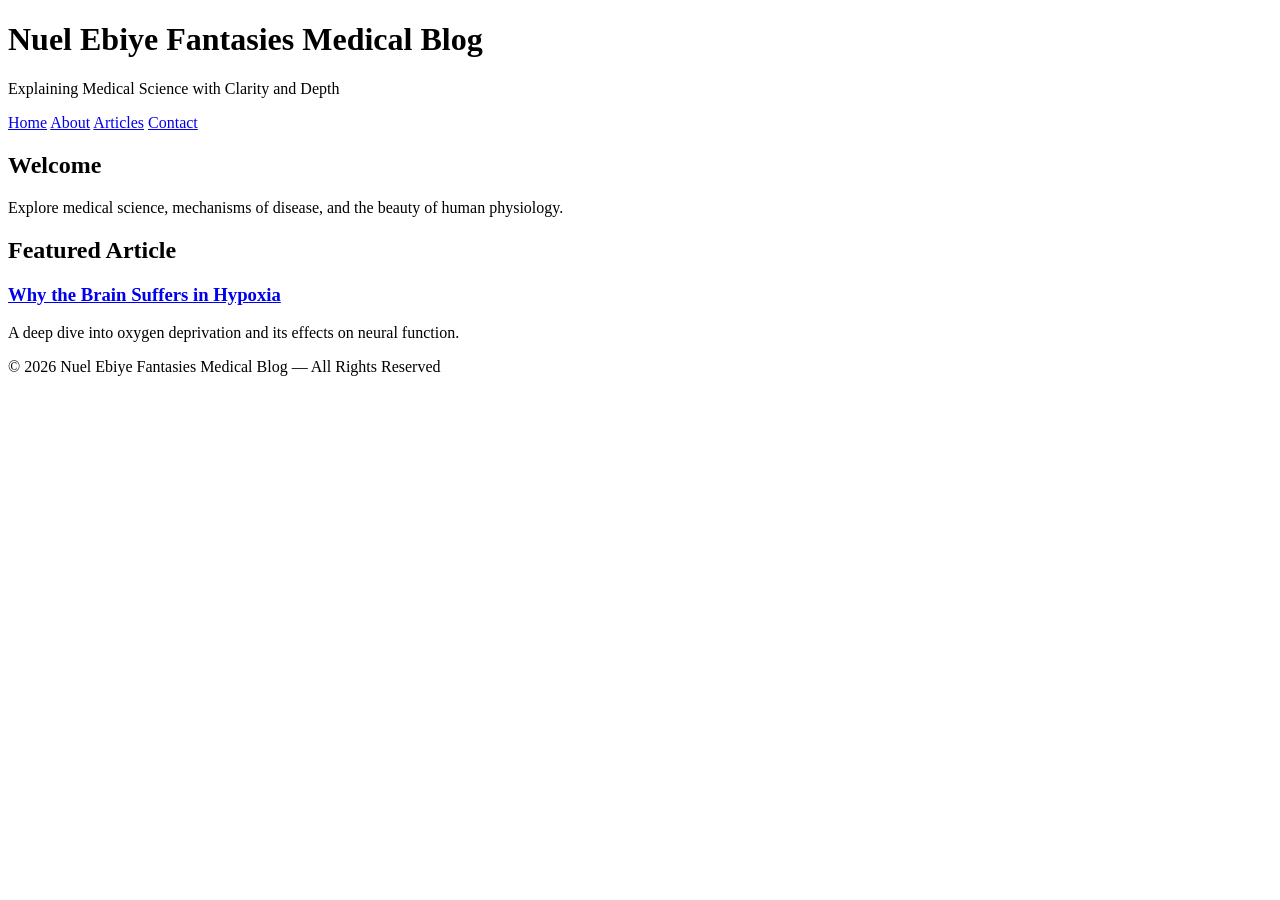
==== index.html @ 46be9248 "added codes for Initial website setup with homepage, styles, and basic pages" ====
<!DOCTYPE html>
<html lang="en">
<head>
    <meta charset="UTF-8">
    <meta name="viewport" content="width=device-width, initial-scale=1.0">
    <title>Nuel Medical Blog</title>
    <link rel="stylesheet" href="styles.css">
</head>
<body>

<header class="header">
    <h1>Nuel Ebiye Fantasies Medical Blog</h1>
    <p>Explaining Medical Science with Clarity and Depth</p>
</header>

<nav class="nav">
    <a href="index.html">Home</a>
    <a href="about.html">About</a>
    <a href="articles.html">Articles</a>
    <a href="contact.html">Contact</a>
</nav>

<main class="content">
    <section class="intro">
        <h2>Welcome</h2>
        <p>Explore medical science, mechanisms of disease, and the beauty of human physiology.</p>
    </section>

    <section class="featured">
        <h2>Featured Article</h2>
        <div class="card">
            <h3><a href="article1.html">Why the Brain Suffers in Hypoxia</a></h3>
            <p>A deep dive into oxygen deprivation and its effects on neural function.</p>
        </div>
    </section>
</main>

<footer class="footer">
    <p>&copy; 2026 Nuel Ebiye Fantasies Medical Blog — All Rights Reserved</p>
</footer>

</body>
</html>
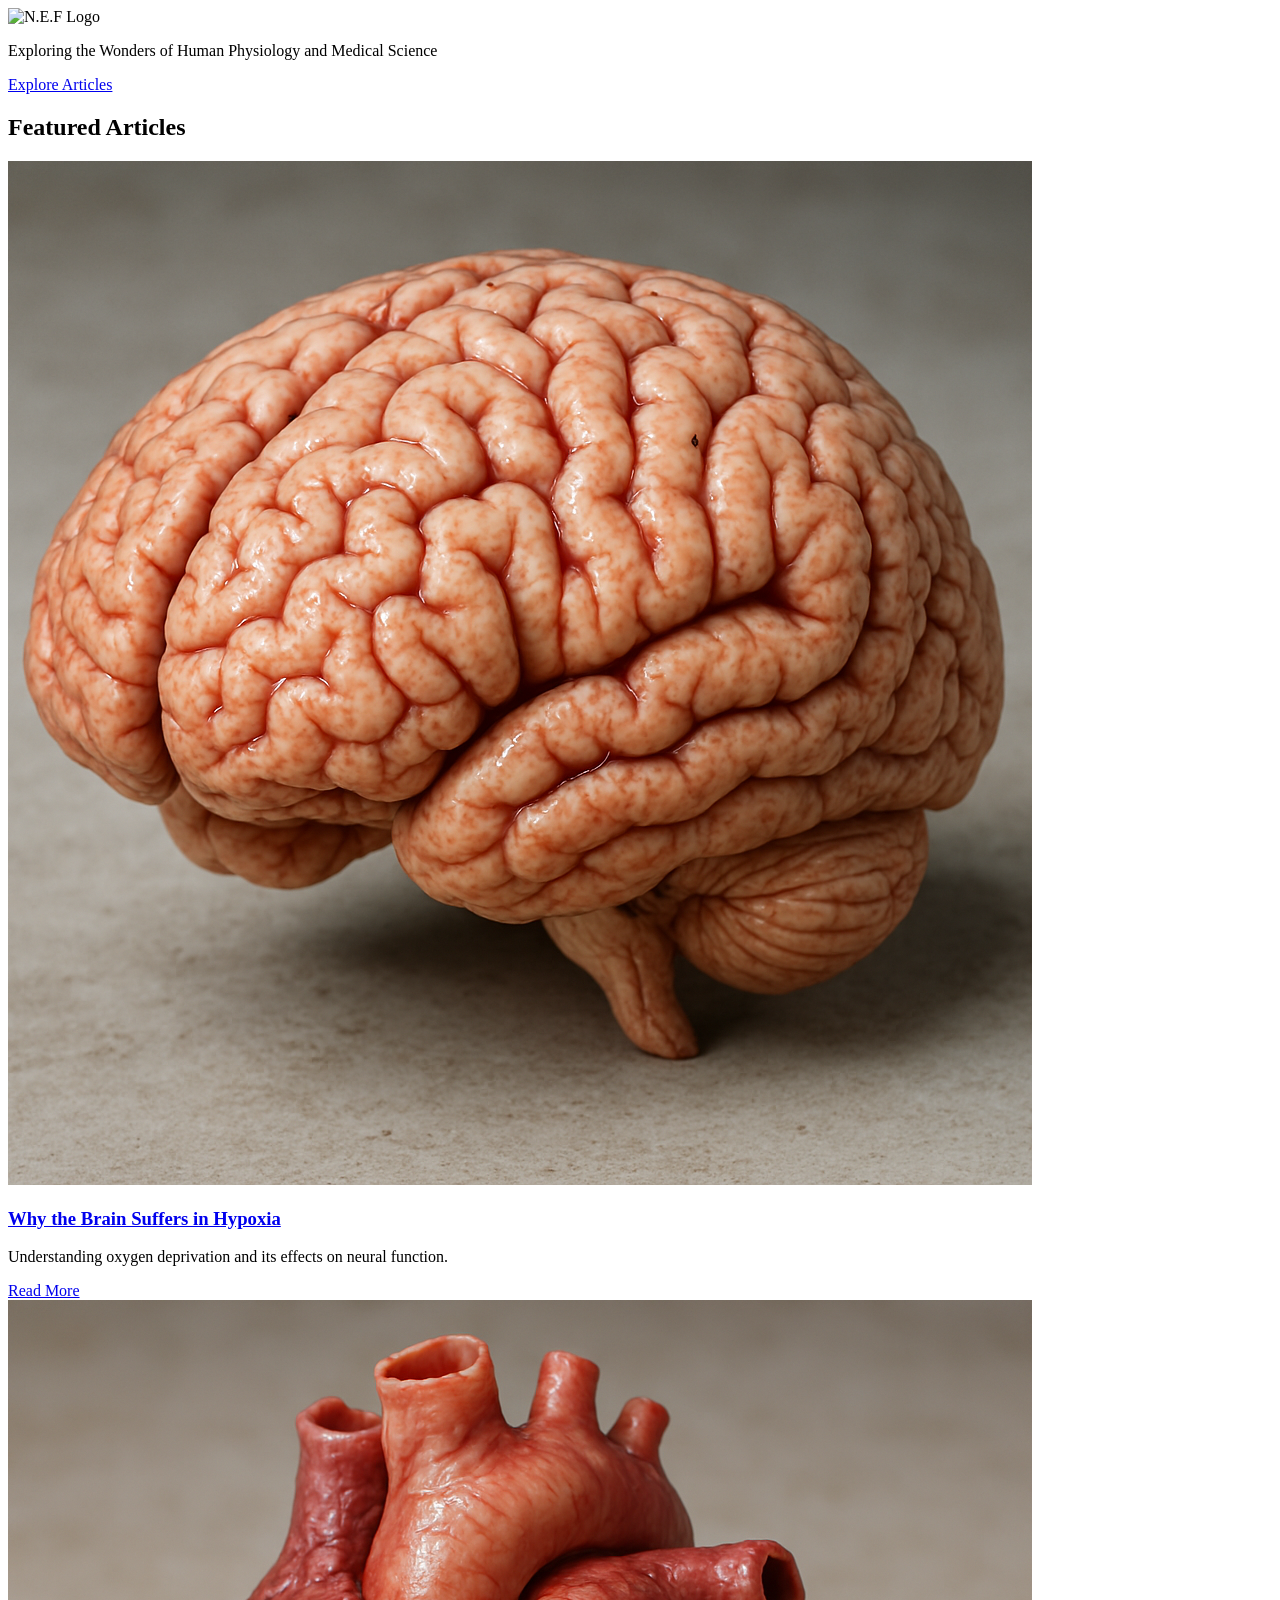
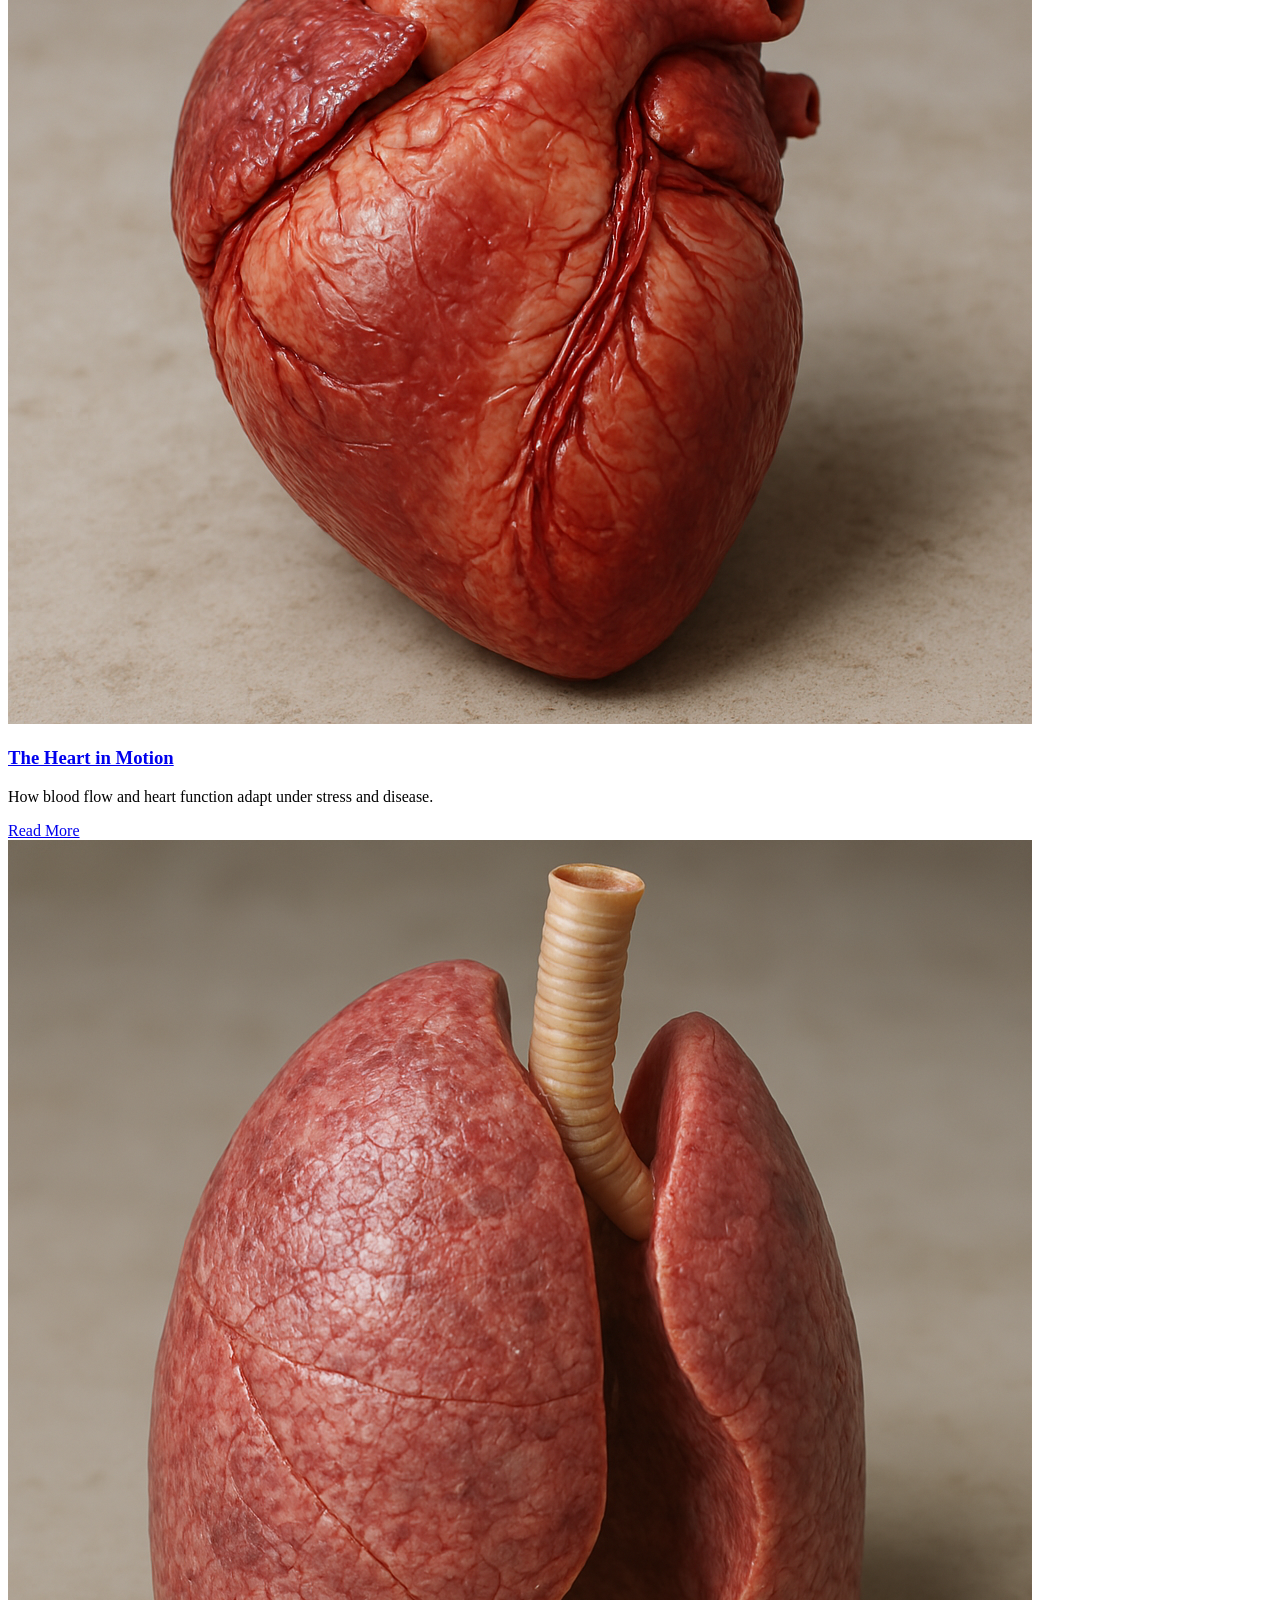
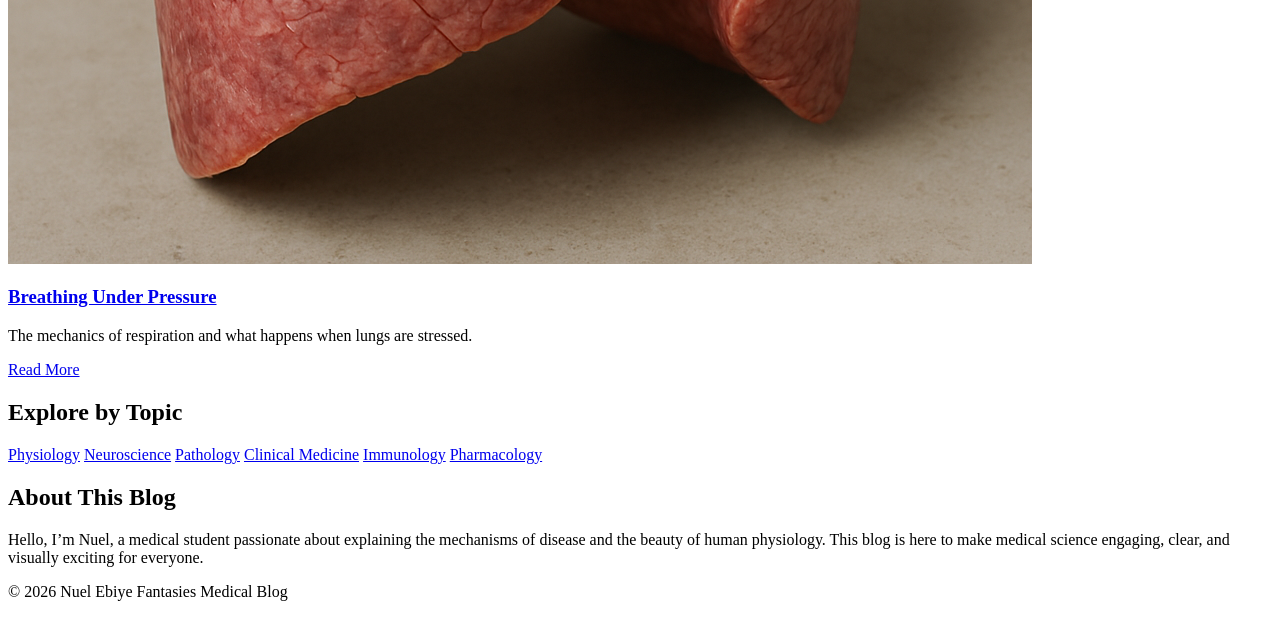
==== commit aa6c09da: "images and logo added" ====
--- a/index.html
+++ b/index.html
@@ -1,42 +1,71 @@
 <!DOCTYPE html>
 <html lang="en">
 <head>
-    <meta charset="UTF-8">
-    <meta name="viewport" content="width=device-width, initial-scale=1.0">
-    <title>Nuel Medical Blog</title>
-    <link rel="stylesheet" href="styles.css">
+<meta charset="UTF-8">
+<meta name="viewport" content="width=device-width, initial-scale=1.0">
+<title>Nuel Ebiye Fantasies Medical Blog</title>
+<link rel="stylesheet" href="styles.css">
+<link href="https://fonts.googleapis.com/css2?family=Roboto:wght@400;700&display=swap" rel="stylesheet">
 </head>
 <body>
 
-<header class="header">
-    <h1>Nuel Ebiye Fantasies Medical Blog</h1>
-    <p>Explaining Medical Science with Clarity and Depth</p>
+<!-- Hero Section -->
+<header class="hero">
+    <div class="overlay">
+        <img src="images/hero-logo.png" alt="N.E.F Logo" class="hero-logo">
+        <p>Exploring the Wonders of Human Physiology and Medical Science</p>
+        <a href="#articles" class="btn">Explore Articles</a>
+    </div>
 </header>
 
-<nav class="nav">
-    <a href="index.html">Home</a>
-    <a href="about.html">About</a>
-    <a href="articles.html">Articles</a>
-    <a href="contact.html">Contact</a>
-</nav>
 
-<main class="content">
-    <section class="intro">
-        <h2>Welcome</h2>
-        <p>Explore medical science, mechanisms of disease, and the beauty of human physiology.</p>
-    </section>
+<!-- Featured Articles -->
+<section id="articles" class="featured-articles">
+    <h2>Featured Articles</h2>
+    <div class="card-container">
+        <div class="card">
+            <img src="images/brain.jpg" alt="Brain Hypoxia">
+            <h3><a href="article1.html">Why the Brain Suffers in Hypoxia</a></h3>
+            <p>Understanding oxygen deprivation and its effects on neural function.</p>
+            <a href="article1.html" class="read-more">Read More</a>
+        </div>
+        <div class="card">
+            <img src="images/heart.jpg" alt="Cardiovascular Health">
+            <h3><a href="article2.html">The Heart in Motion</a></h3>
+            <p>How blood flow and heart function adapt under stress and disease.</p>
+            <a href="article2.html" class="read-more">Read More</a>
+        </div>
+        <div class="card">
+            <img src="images/lungs.jpg" alt="Respiratory System">
+            <h3><a href="article3.html">Breathing Under Pressure</a></h3>
+            <p>The mechanics of respiration and what happens when lungs are stressed.</p>
+            <a href="article3.html" class="read-more">Read More</a>
+        </div>
+    </div>
+</section>
 
-    <section class="featured">
-        <h2>Featured Article</h2>
-        <div class="card">
-            <h3><a href="article1.html">Why the Brain Suffers in Hypoxia</a></h3>
-            <p>A deep dive into oxygen deprivation and its effects on neural function.</p>
-        </div>
-    </section>
-</main>
+<!-- Categories -->
+<section class="categories">
+    <h2>Explore by Topic</h2>
+    <div class="category-container">
+        <a href="#">Physiology</a>
+        <a href="#">Neuroscience</a>
+        <a href="#">Pathology</a>
+        <a href="#">Clinical Medicine</a>
+        <a href="#">Immunology</a>
+        <a href="#">Pharmacology</a>
+    </div>
+</section>
 
-<footer class="footer">
-    <p>&copy; 2026 Nuel Ebiye Fantasies Medical Blog — All Rights Reserved</p>
+<!-- About -->
+<section class="about">
+    <h2>About This Blog</h2>
+    <p>Hello, I’m Nuel, a medical student passionate about explaining the mechanisms of disease and the beauty of human physiology. This blog is here to make medical science engaging, clear, and visually exciting for everyone.</p>
+</section>
+
+<!-- Footer -->
+<footer>
+    <p>&copy; 2026 Nuel Ebiye Fantasies Medical Blog</p>
 </footer>
 
 </body>
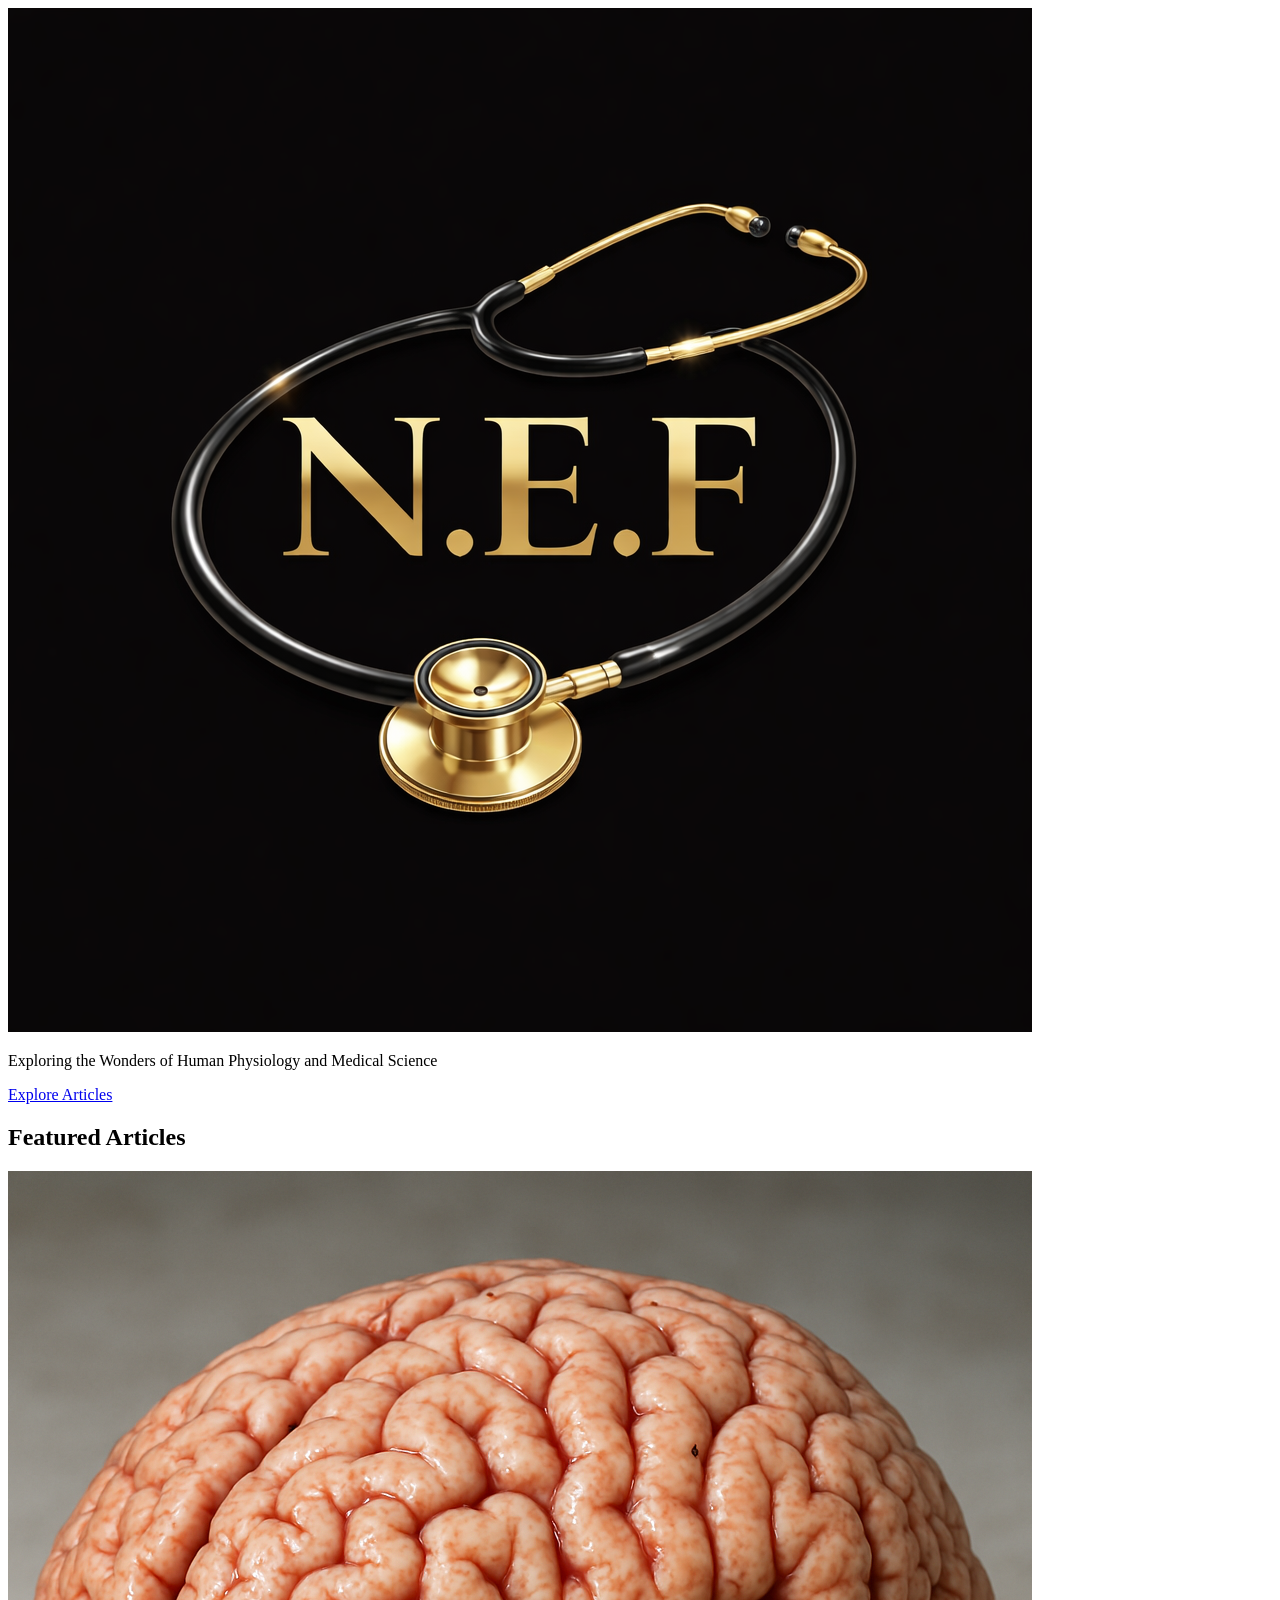
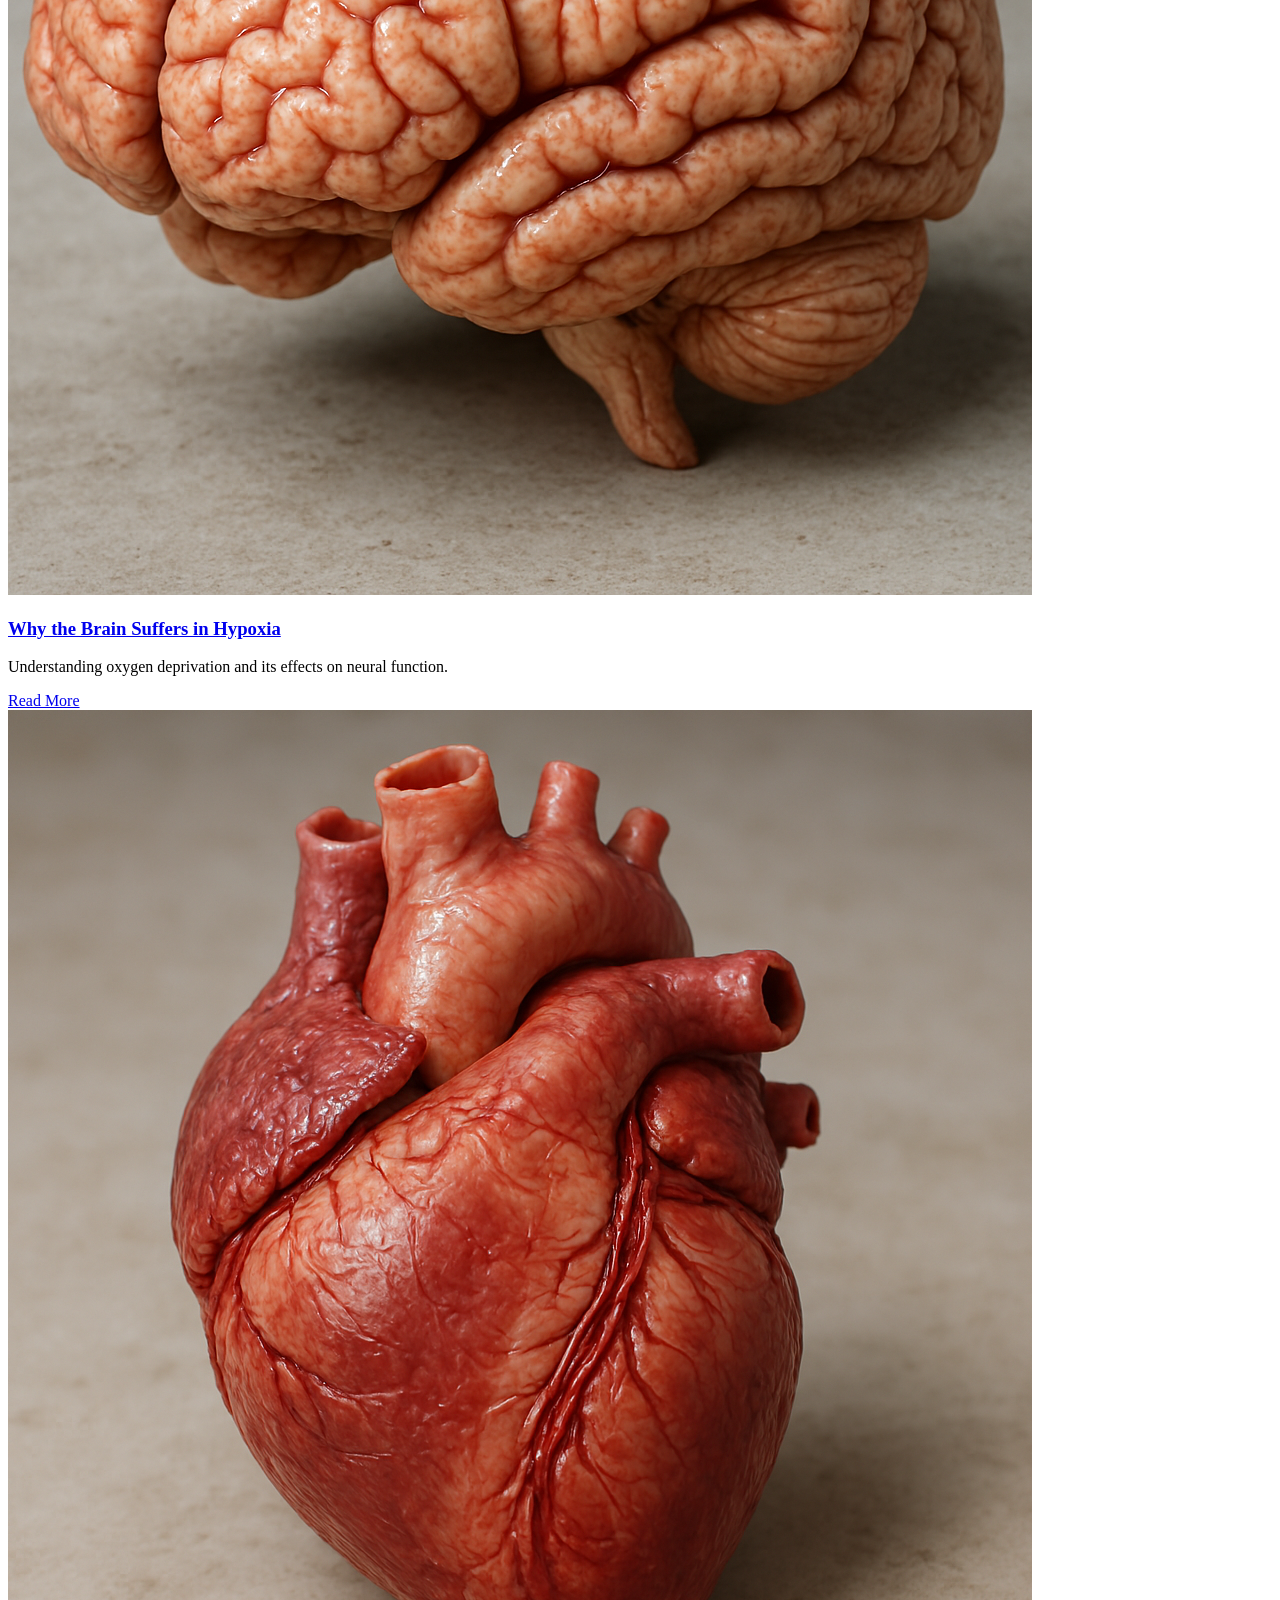
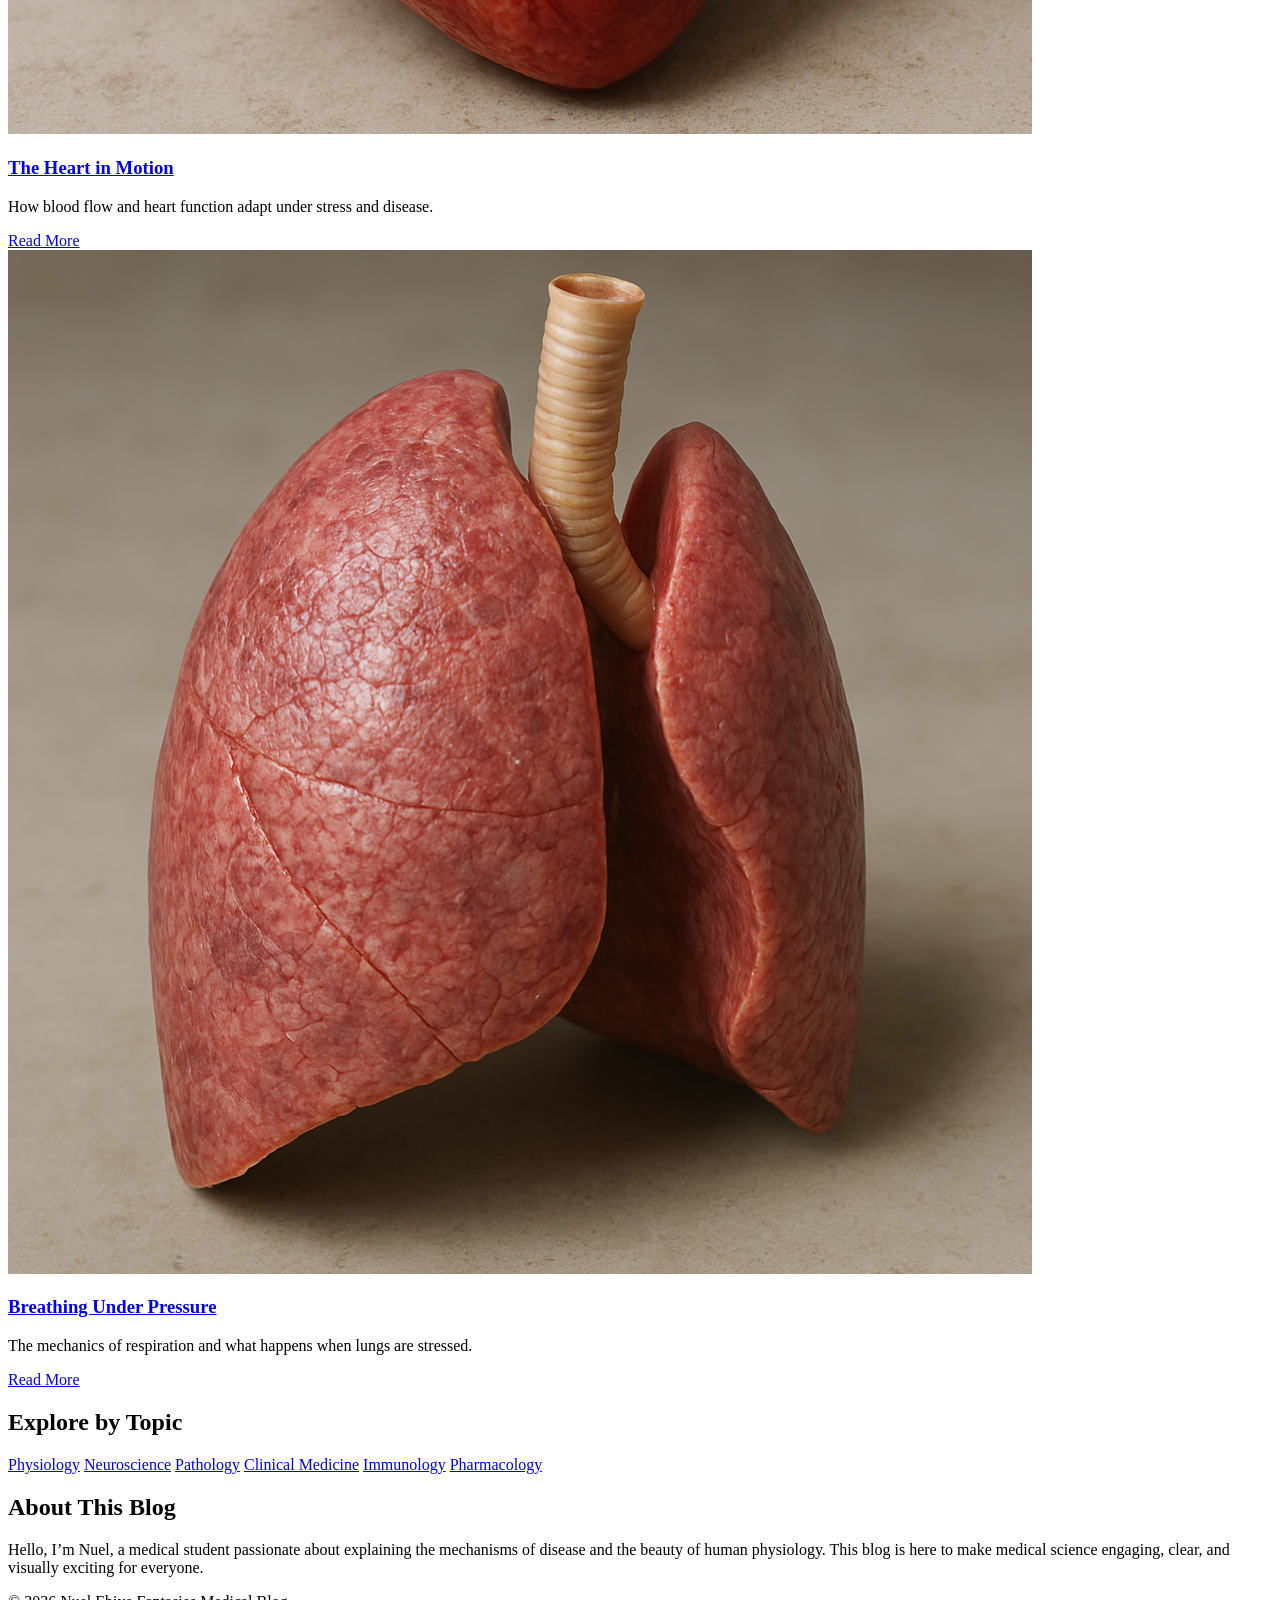
==== commit c3bf81e1: "logo added" ====
--- a/index.html
+++ b/index.html
@@ -12,7 +12,7 @@
 <!-- Hero Section -->
 <header class="hero">
     <div class="overlay">
-        <img src="images/hero-logo.png" alt="N.E.F Logo" class="hero-logo">
+        <img src="images/hero-logo.jpg" alt="N.E.F Logo" class="hero-logo">
         <p>Exploring the Wonders of Human Physiology and Medical Science</p>
         <a href="#articles" class="btn">Explore Articles</a>
     </div>
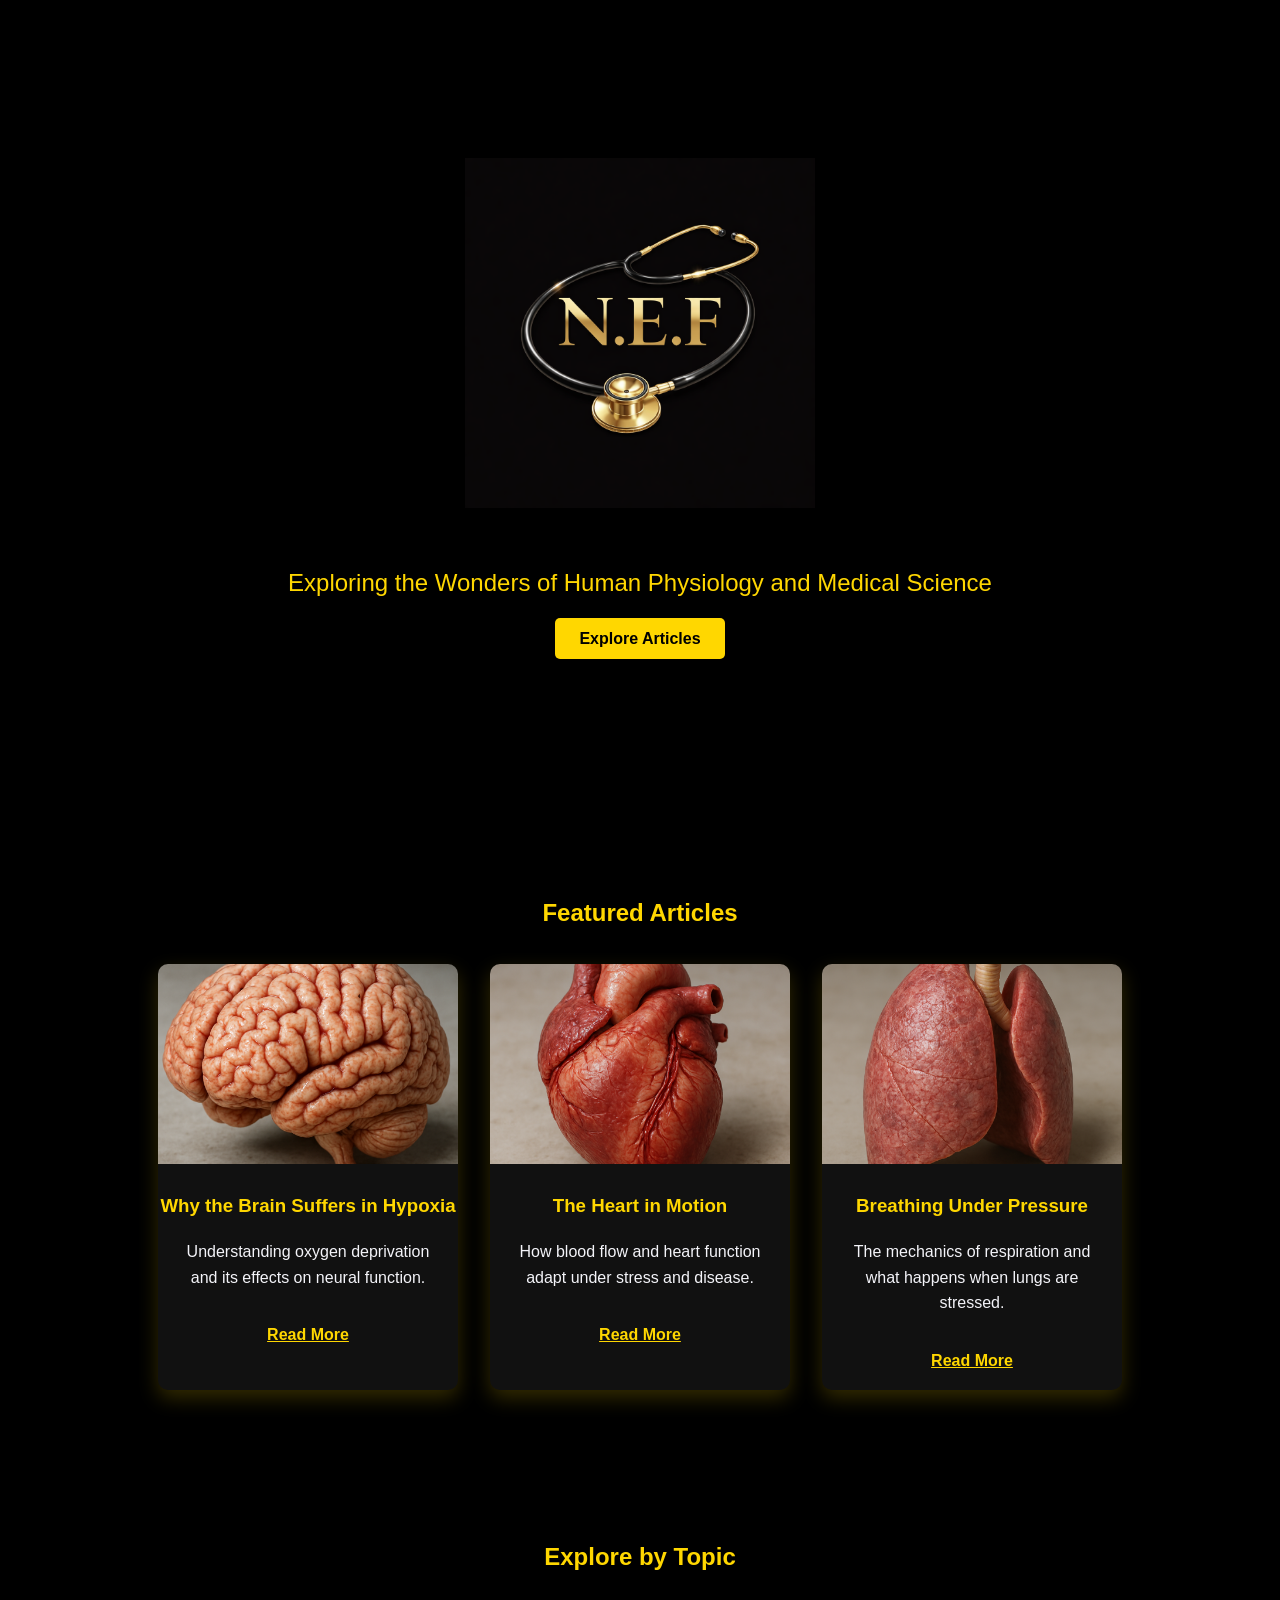
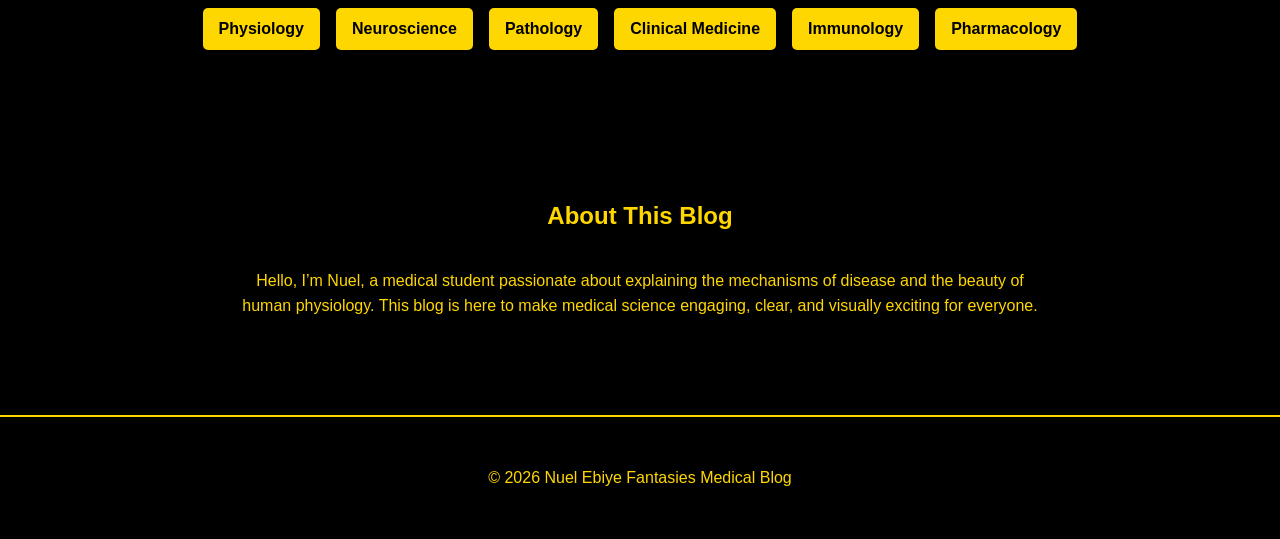
==== commit ea33a161: "corrected styles.css to style.css" ====
--- a/index.html
+++ b/index.html
@@ -4,7 +4,7 @@
 <meta charset="UTF-8">
 <meta name="viewport" content="width=device-width, initial-scale=1.0">
 <title>Nuel Ebiye Fantasies Medical Blog</title>
-<link rel="stylesheet" href="styles.css">
+<link rel="stylesheet" href="style.css">
 <link href="https://fonts.googleapis.com/css2?family=Roboto:wght@400;700&display=swap" rel="stylesheet">
 </head>
 <body>
@@ -12,7 +12,7 @@
 <!-- Hero Section -->
 <header class="hero">
     <div class="overlay">
-        <img src="images/hero-logo.jpg" alt="N.E.F Logo" class="hero-logo">
+        <img src="images/hero-logo.png" alt="N.E.F Logo" class="hero-logo">
         <p>Exploring the Wonders of Human Physiology and Medical Science</p>
         <a href="#articles" class="btn">Explore Articles</a>
     </div>
--- a/style.css
+++ b/style.css
@@ -0,0 +1,159 @@
+/* General */
+body {
+    font-family: 'Roboto', sans-serif;
+    margin: 0;
+    line-height: 1.6;
+    color: #f4f4f9; /* Light text for black background sections */
+    background: #000; /* Main background black for brand feel */
+}
+
+/* Hero */
+.hero {
+    background: #000; /* Solid black for hero */
+    height: 90vh;
+    display: flex;
+    align-items: center;
+    justify-content: center;
+    position: relative;
+    text-align: center;
+    color: gold; /* Brand gold text */
+}
+
+.hero .overlay {
+    background: rgba(0,0,0,0.0); /* Remove gray overlay to show logo clearly */
+    padding: 2rem;
+    border-radius: 10px;
+}
+
+.hero-logo {
+    max-width: 350px;
+    margin-bottom: 1.5rem;
+}
+
+.hero p {
+    font-size: 1.5rem;
+    margin-bottom: 1.5rem;
+    color: gold; /* Hero tagline in gold */
+}
+
+.btn {
+    background: gold;
+    color: #000;
+    padding: 0.75rem 1.5rem;
+    text-decoration: none;
+    font-weight: bold;
+    border-radius: 5px;
+    transition: 0.3s;
+}
+
+.btn:hover {
+    background: #d4af37; /* Darker gold on hover */
+    color: #000;
+}
+
+/* Featured Articles */
+.featured-articles, .categories, .about {
+    padding: 4rem 2rem;
+    max-width: 1200px;
+    margin: auto;
+}
+
+.featured-articles h2, .categories h2, .about h2 {
+    text-align: center;
+    margin-bottom: 2rem;
+    color: gold;
+}
+
+.card-container {
+    display: flex;
+    flex-wrap: wrap;
+    gap: 2rem;
+    justify-content: center;
+}
+
+.card {
+    background: #111; /* Dark card for contrast */
+    border-radius: 10px;
+    box-shadow: 0 8px 20px rgba(255, 215, 0, 0.2); /* Subtle gold glow */
+    width: 300px;
+    text-align: center;
+    overflow: hidden;
+    transition: transform 0.3s, box-shadow 0.3s;
+}
+
+.card img {
+    width: 100%;
+    height: 200px;
+    object-fit: cover;
+}
+
+.card h3 a {
+    text-decoration: none;
+    color: gold;
+}
+
+.card:hover {
+    transform: translateY(-10px);
+    box-shadow: 0 12px 30px rgba(255, 215, 0, 0.5); /* Glow on hover */
+}
+
+.card p {
+    padding: 0 1rem 1rem;
+    color: #f4f4f9;
+}
+
+.card .read-more {
+    display: inline-block;
+    margin-bottom: 1rem;
+    color: gold;
+    font-weight: bold;
+}
+
+/* Categories */
+.categories .category-container {
+    display: flex;
+    justify-content: center;
+    gap: 1rem;
+    flex-wrap: wrap;
+}
+
+.categories a {
+    background: gold;
+    color: #000;
+    padding: 0.5rem 1rem;
+    border-radius: 5px;
+    text-decoration: none;
+    transition: 0.3s;
+    font-weight: bold;
+}
+
+.categories a:hover {
+    background: #d4af37;
+    color: #000;
+}
+
+/* About */
+.about p {
+    text-align: center;
+    max-width: 800px;
+    margin: auto;
+    color: gold;
+}
+
+/* Footer */
+footer {
+    background: #000;
+    color: gold;
+    text-align: center;
+    padding: 2rem 0;
+    margin-top: 2rem;
+    border-top: 2px solid gold;
+}
+
+/* Responsive */
+@media (max-width: 768px) {
+    .card-container {
+        flex-direction: column;
+        align-items: center;
+    }
+}
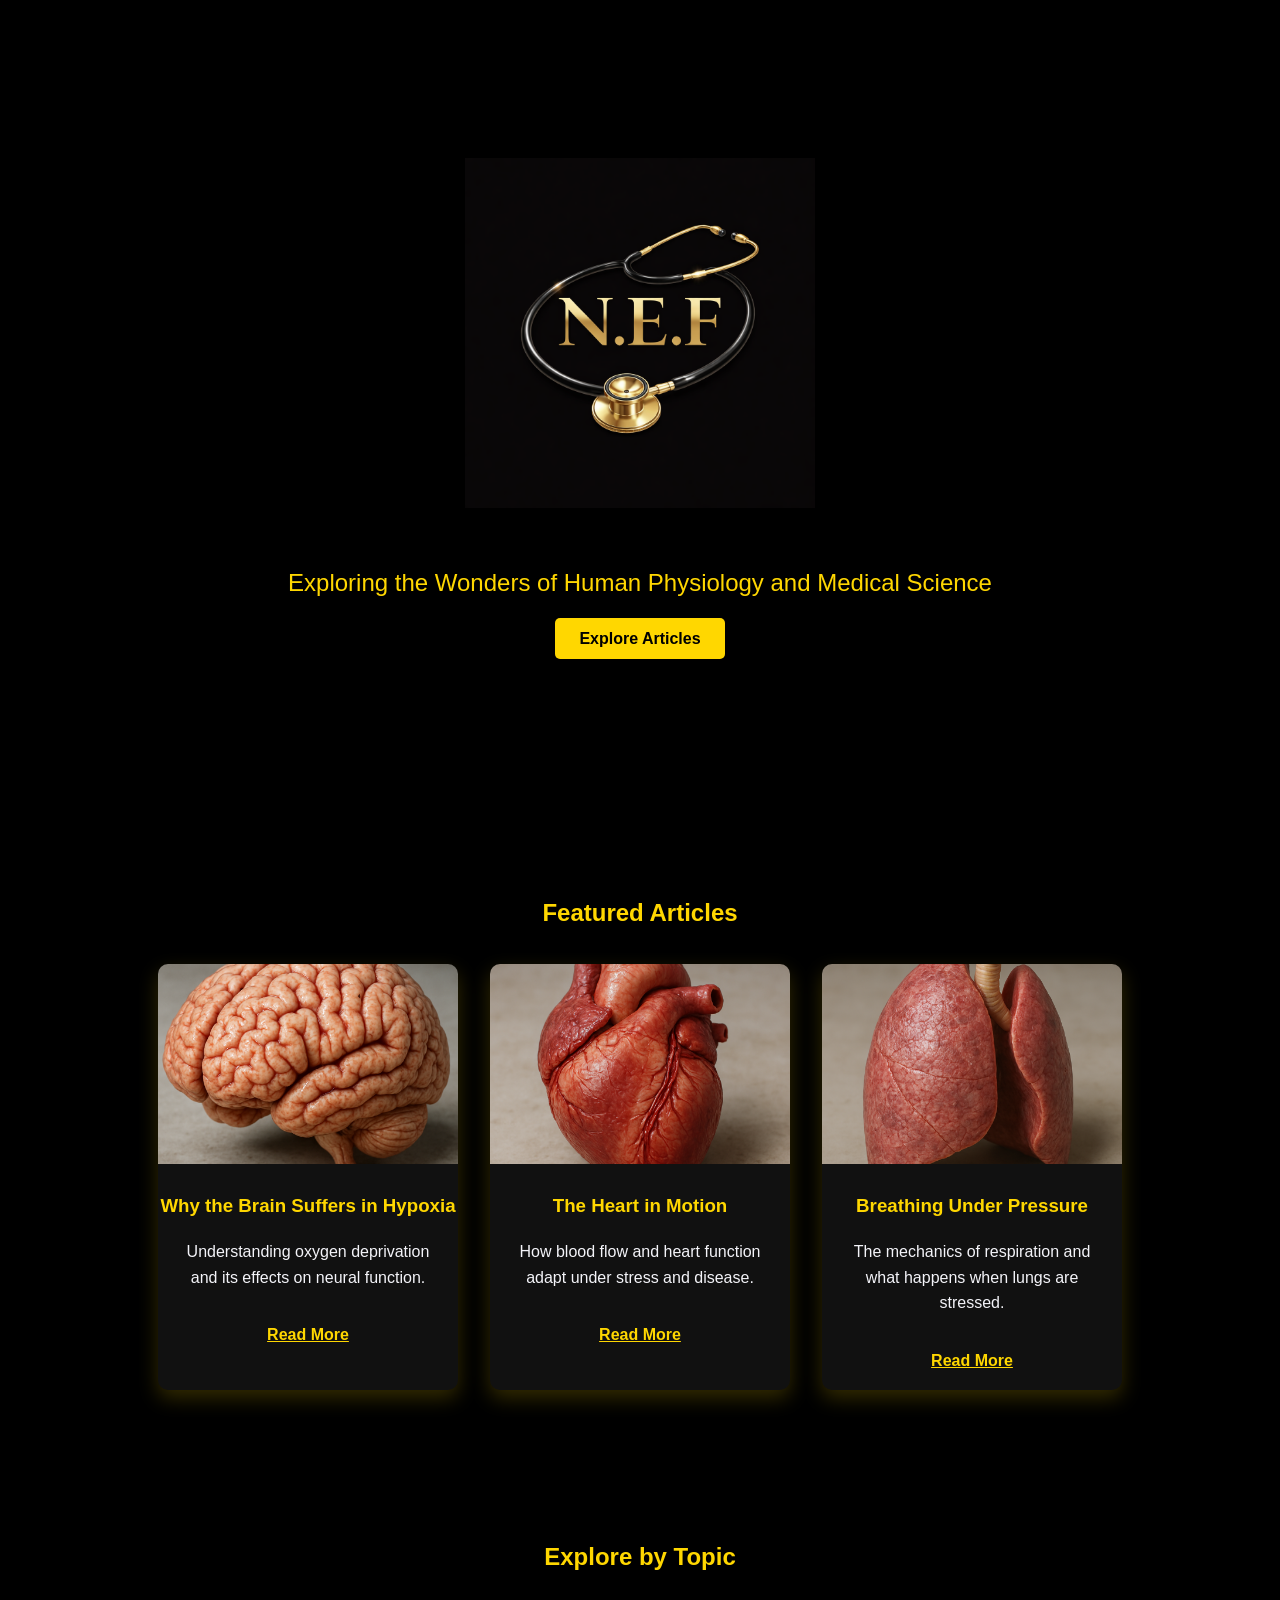
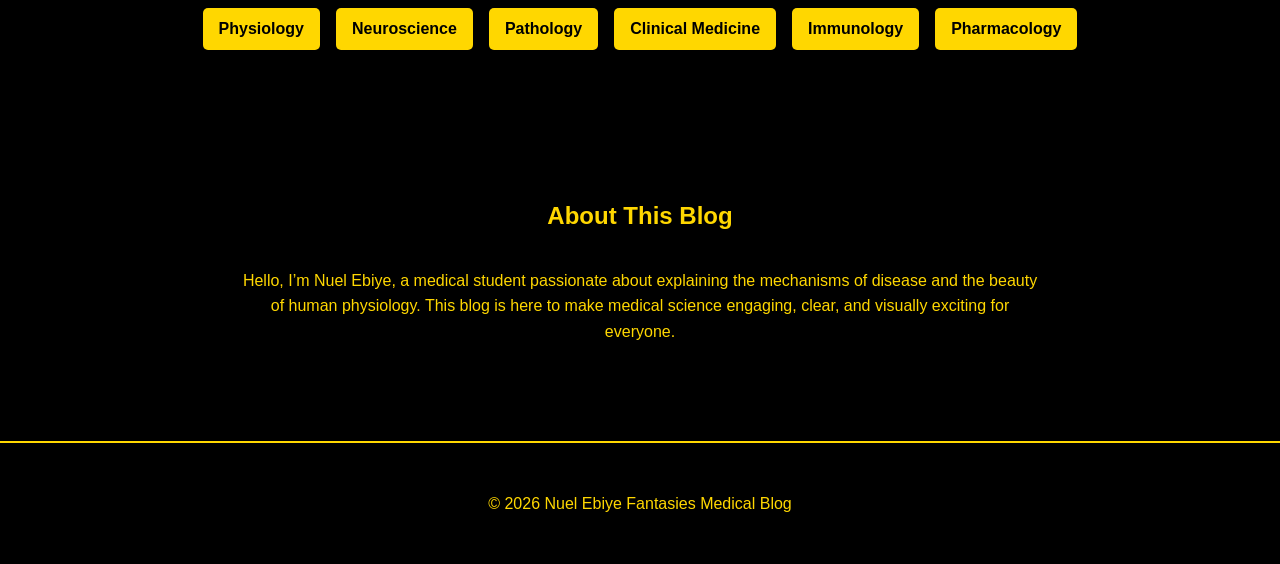
==== commit ba532aa0: "Update index.html" ====
--- a/index.html
+++ b/index.html
@@ -60,7 +60,7 @@
 <!-- About -->
 <section class="about">
     <h2>About This Blog</h2>
-    <p>Hello, I’m Nuel, a medical student passionate about explaining the mechanisms of disease and the beauty of human physiology. This blog is here to make medical science engaging, clear, and visually exciting for everyone.</p>
+    <p>Hello, I’m Nuel Ebiye, a medical student passionate about explaining the mechanisms of disease and the beauty of human physiology. This blog is here to make medical science engaging, clear, and visually exciting for everyone.</p>
 </section>
 
 <!-- Footer -->
